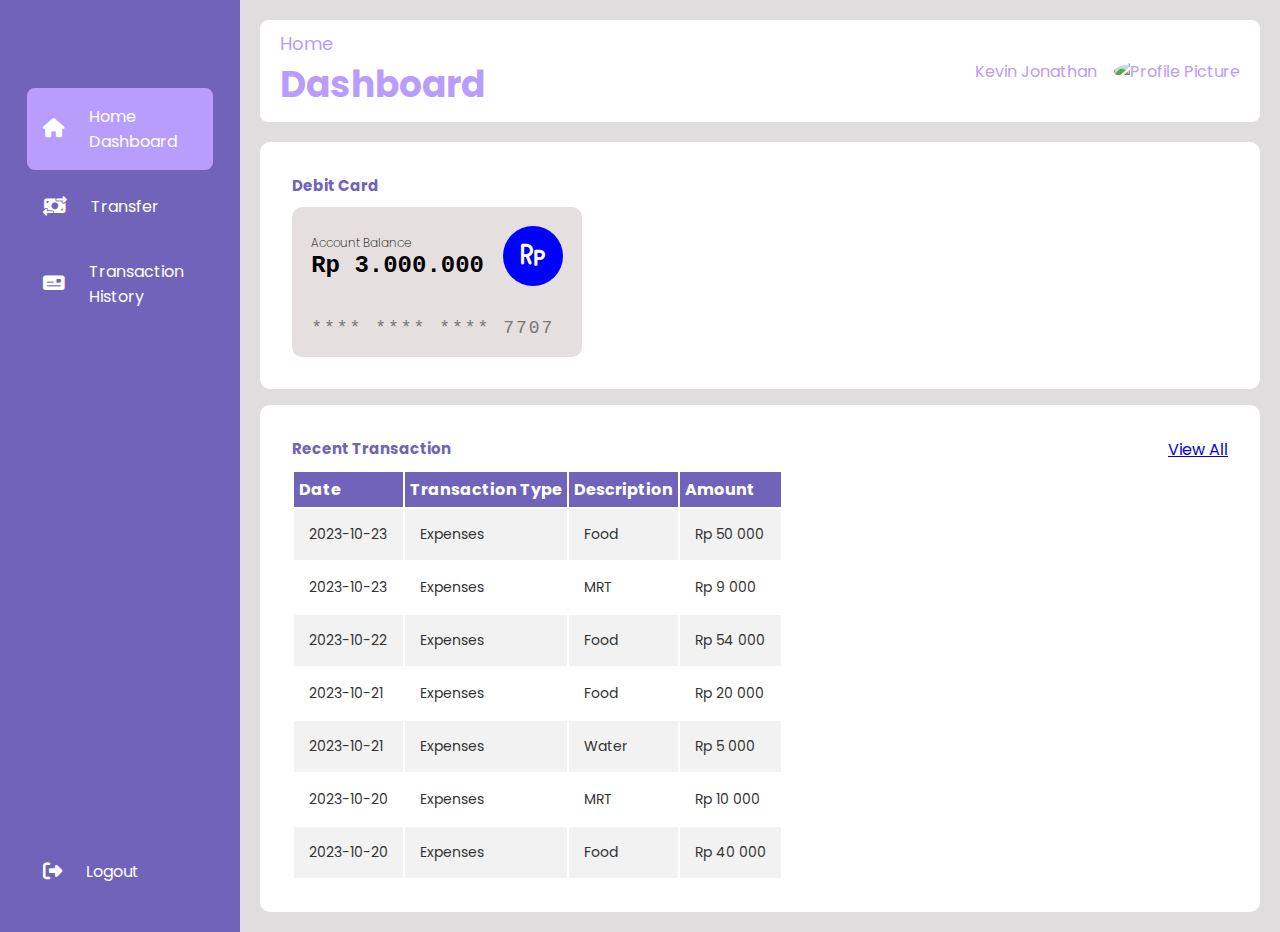
==== index.html @ f14b164a "Add files via upload" ====
<!DOCTYPE html>
<html lang="en">
<head>
    <link rel="stylesheet" href="style.css">
    <meta charset="UTF-8">
    <meta name="viewport" content="width=device-width, initial-scale=1.0">
    <title>Dashboard</title>
    <link rel="stylesheet" href="https://cdnjs.cloudflare.com/ajax/libs/font-awesome/6.4.2/css/all.min.css">
    <link href="https://fonts.googleapis.com/css2?family=Poppins:wght@400;500;600&display=swap" rel="stylesheet" /> <!-- Poppins Font -->
</head>
<body>
    <div class="sidebar">
        <div class="logo"></div>
        <ul class="main">
            <li class="active">
                <a href="home.html">
                    <i class="fa fa-home"></i>
                    <span>Home Dashboard</span>
                </a>
            </li>
            <li>
                <a href="transfer.html">
                    <i class="fa-solid fa-money-bill-transfer"></i>
                    <span>Transfer</span>
                </a>
            </li>
            <li>
                <a href="transactionhistory.html">
                    <i class="fa-solid fa-money-check"></i>
                    <span>Transaction History</span>
                </a>
            </li>
            <li class="logout">
                <a href="#">
                    <i class="fa-solid fa-right-from-bracket"></i>
                    <span>Logout</span>
                </a>
            </li>
        </ul>
    </div>

    <div class="navbar">
        <div class="icons">
            <a href="index.html" ><i class="fa-solid fa-house"></i></a>
            <a href="transactionhistory.html"><i class="fa-solid fa-money-check"></i></a>
            <a href="transfer.html" ><i class="fa-solid fa-money-bill-transfer"></i></a>
            <a href="login.html" ><i class="fa-solid fa-right-from-bracket"></i></a>
           </div>
    </div>



    <div class="maininfo">
        <div class="db-header">
            <div class="header-content">
                <span>Home</span>
                <h2>Dashboard</h2>
            </div>
            <p>Kevin Jonathan
                <img class="pfp"src="https://media.discordapp.net/attachments/578899261509468160/1164813342129532959/Screenshot_20231020_133113_Gallery.jpg?ex=654493f5&is=65321ef5&hm=f04d69221c1e7830095a206cfe640e7a757cdadb262c21784f5a305d3642e7ec&=&width=723&height=999" alt="Profile Picture">
            </p>
        </div>
   
        
        

    <div class="card-container">
        <h3 class="main-title">Debit Card</h3>
        <div class="card-wrapper">
            <div class="payment-card">
                <div class="card-header">
                    <div class="amount">
                        <span class="title">
                            Account Balance
                        </span>
                        <span class="amount-value">
                            Rp 3.000.000
                        </span>
                    </div>
                    <i class="fa-solid fa-rupiah-sign icon"></i>
                </div>
                <span class="card-detail">
                    **** **** **** 7707
                </span>
            </div>
        </div>
    </div>

    <div class="table-wrapper">
        <div class="table-header">
        <h3 class="main-title">Recent Transaction</h3>
        <a href="transactionhistory.html">View All</a>
    </div>
        <div class="table-container">
            <table>
                <thead>
                    <tr>
                        <th>Date</th>
                        <th>Transaction Type</th>
                        <th>Description</th>
                        <th>Amount</th>
                    </tr>

                    <tbody>
                        <tr>
                            <td>
                                2023-10-23
                            </td>
                            <td>
                                Expenses
                            </td>
                            <td>
                                Food
                            </td>
                            <td>
                                Rp 50 000
                            </td>
                        </tr>

                        <tr>
                            <td>
                                2023-10-23
                            </td>
                            <td>
                                Expenses
                            </td>
                            <td>
                                MRT
                            </td>
                            <td>
                                Rp 9 000
                            </td>
                        </tr>
                        <tr>
                            <td>
                                2023-10-22
                            </td>
                            <td>
                                Expenses
                            </td>
                            <td>
                                Food
                            </td>
                            <td>
                                Rp 54 000
                            </td>
                        </tr>
                        <tr>
                            <td>
                                2023-10-21
                            </td>
                            <td>
                                Expenses
                            </td>
                            <td>
                                Food
                            </td>
                            <td>
                                Rp 20 000
                            </td>
                        </tr>
                        <tr>
                            <td>
                                2023-10-21
                            </td>
                            <td>
                                Expenses
                            </td>
                            <td>
                                Water
                            </td>
                            <td>
                                Rp 5 000
                            </td>
                        </tr>
                        <tr>
                            <td>
                                2023-10-20
                            </td>
                            <td>
                                Expenses
                            </td>
                            <td>
                                MRT
                            </td>
                            <td>
                                Rp 10 000
                            </td>
                        </tr>
                        <tr>
                            <td>
                                2023-10-20
                            </td>
                            <td>
                                Expenses
                            </td>
                            <td>
                                Food
                            </td>
                            <td>
                                Rp 40 000
                            </td>
                        </tr>
                     
                        
                    </tbody>
                </thead>
            </table>
        </div>
    </div>
 
    
</body>
</html>
---- style.css ----
*{
    margin: 0;
    padding: 0;
    box-sizing: border-box;
}


body{
    display: flex;
    font-family: "Poppins" , sans-serif;
    background-color: #e0ddde;
    min-height: 100vh;
}

.navbar{
    display: none;
}



.sidebar{
    position: sticky;
    width: 115px;

    padding: 0 1.7rem;
    color: #fff;
    overflow: hidden;
    transition: all 0.5s linear;
    background: rgba(113,99,186,225);
}

.sidebar:hover{
    width: 240px; 
    transition: 0.5s;
}

.logo{
    height: 80px;
    padding: 16px;
}

.main{
    height: 88%;
    position: relative;
    list-style: none;
    padding: 0;
}

.main li{
    padding: 1rem;
    margin: 8px 0;
    border-radius: 8px;
    transition: all 0.5s ease-out;
}

.main li:hover, .active{
    background: #b89dfd;
}

.main a{
    color:#fff;
    text-decoration: none;
    display: flex;
    align-items: center;
    gap: 1.5rem;
}

.main a span{
    overflow:hidden;
}

.main a i{
    font-size: 1.2rem;
}

.logout{
    position: absolute;
    bottom: 0;
    left: 0;
    width: 100%;
}

/*dashboard*/
.maininfo {
    flex: 1; 
    padding: 20px; 
}

.db-header {
    background: #fff;
    color: #b89dfd;
    padding: 10px 20px;
    border-radius: 8px;
    margin-bottom: 20px;
    display: flex;
    justify-content: space-between; 
    align-items: center; 
}

.header-content {
    display: flex;
    flex-direction: column; 
    align-items: flex-start; 
    margin-right: 10px;
}

.header-content span {
    font-size: 18px;
}

.header-content h2 {
    font-size: 36px;
}

img {
    width: 6vw;
    height: 6vw;
    border-radius: 50%;
    margin-left: 1vw;
}

p {
    font-size: 16px;
}


/* card*/
.card-container{
    background: #fff;
    padding: 2rem;
    border-radius: 10px;
}

.main-title{
    color: rgba(113,99,186,225);
    padding-bottom: 10px;
    font-size: 15px;
}

.payment-card {
    background: rgb(229, 223, 223);
    border-radius: 10px;
    padding: 1.2rem;
    width: 290px;
    height: 150px;
    display: flex;
    flex-direction: column;
    justify-content: space-between; 
    transition: all 0.5s ease-in-out;
}

.card-header{
    display: flex;
    justify-content: space-between;
    align-items: center;
    margin-bottom: 20px;
}

.amount{
    display: flex;
    flex-direction: column;
}

.title{
    font-size: 12px;
    font-weight: 200;
}

.amount-value{
    font-size: 24px;
    font-family: 'Courier New', Courier, monospace;
    font-weight: 600;
}

.icon{
    color: #fff;
    padding: 1rem;
    height: 60px;
    width: 60px;
    text-align: center;
    border-radius: 50%;
    font-size: 1.5rem;
    background-color: blue;
}

.card-detail{
    font-size: 18px;
    color: #777777;
    letter-spacing: 2px;
    font-family: 'Courier New', Courier, monospace;
}

.table-wrapper{
    background-color: #fff;
    margin-top: 1rem;
    border-radius: 10px;
    padding: 2rem;

}

.table-header{
    display: flex;
    justify-content: space-between;
}

.table-container{
    width: 100%;
    border-collapse: collapse;
}

th{
    padding: 5px;
    text-align: left;
}

tbody{
    background: #f2f2f2;
}

thead{
    background: rgba(113,99,186,225);
    color: #fff;
}

td{
    padding: 15px;
    font-size: 14px;
    color: #333;
}

tr:nth-child(even) {
    background: #fff;
}

tfoot{
    background: rgba(113,99,186,225);
    font-weight: bold;
    color: #fff;
}



@media (max-width: 600px){
    .sidebar{
        display: none;
    }

    .navbar {
        display:block;
        background: rgba(113,99,186,225);
        width: 100%;
        height: 1vh;
        min-height: 50px;
        position:fixed;
        bottom: 0;
        left: 0;
        z-index: 9999;
        overflow: hidden;
    }

    .icons{
        box-sizing: border-box;
        padding: 3%;
        width: 100%;
        display: flex;
        justify-content: space-between;
    }

    .icons a{
        height: 100%;
        text-decoration: none;
        color:white;
    }

    body {
        font-size: 14px; 
    }

    .maininfo {
        padding: 10px; 
    }

    .main a i {
        font-size: 1rem;
    }

    .table-wrapper {
        padding: 10px; 
        margin-bottom: 50px;
    }

    .maininfo p{
        display: none;
    }

    
}
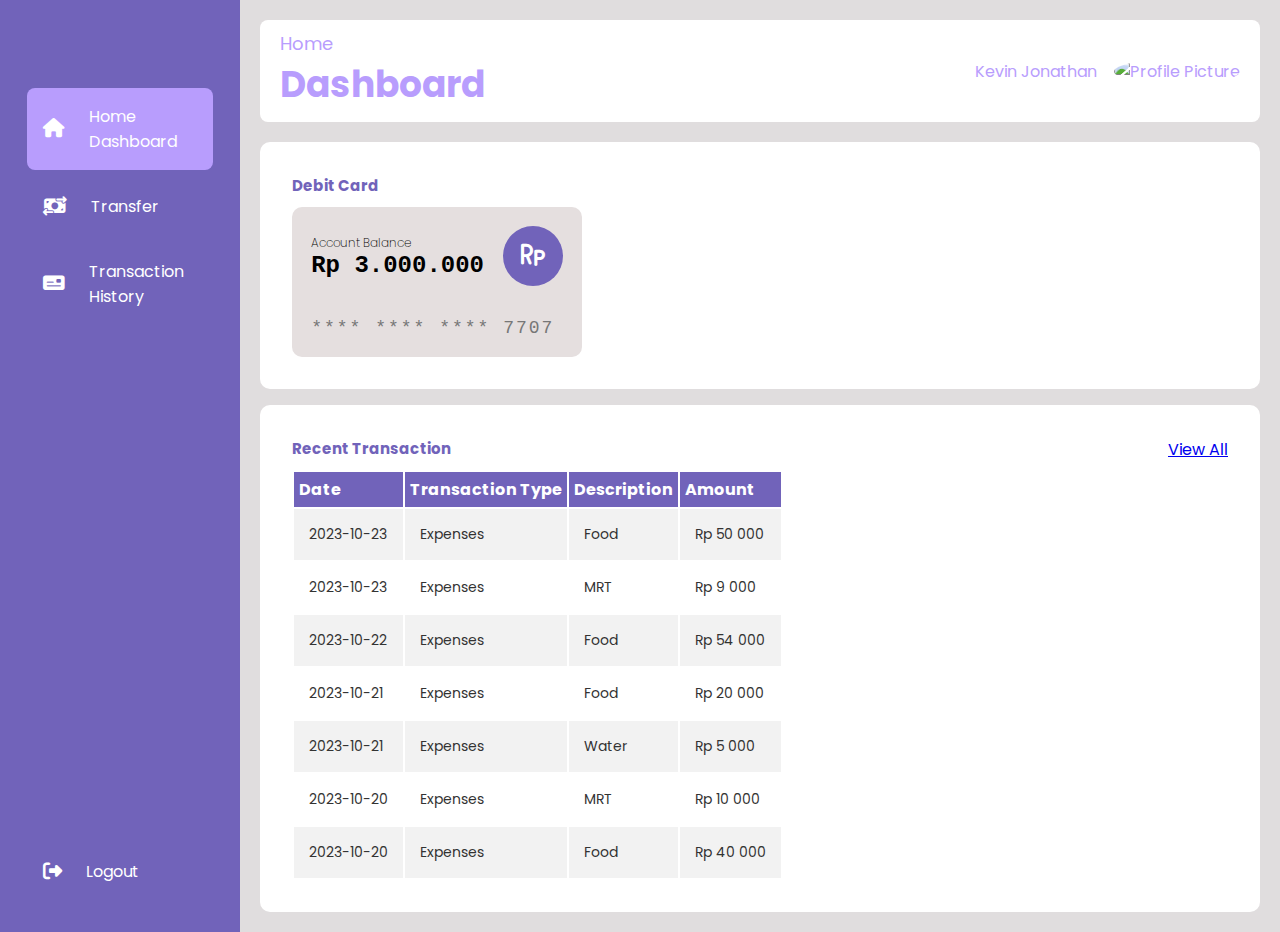
==== commit 1ec02005: "Update index.html" ====
--- a/index.html
+++ b/index.html
@@ -44,7 +44,7 @@
             <a href="index.html" ><i class="fa-solid fa-house"></i></a>
             <a href="transactionhistory.html"><i class="fa-solid fa-money-check"></i></a>
             <a href="transfer.html" ><i class="fa-solid fa-money-bill-transfer"></i></a>
-            <a href="login.html" ><i class="fa-solid fa-right-from-bracket"></i></a>
+            <a href="#" ><i class="fa-solid fa-right-from-bracket"></i></a>
            </div>
     </div>
 
--- a/style.css
+++ b/style.css
@@ -180,7 +180,7 @@
     text-align: center;
     border-radius: 50%;
     font-size: 1.5rem;
-    background-color: blue;
+    background-color: rgba(113,99,186,225);
 }
 
 .card-detail{
@@ -294,4 +294,4 @@
     }
 
     
-}+}
